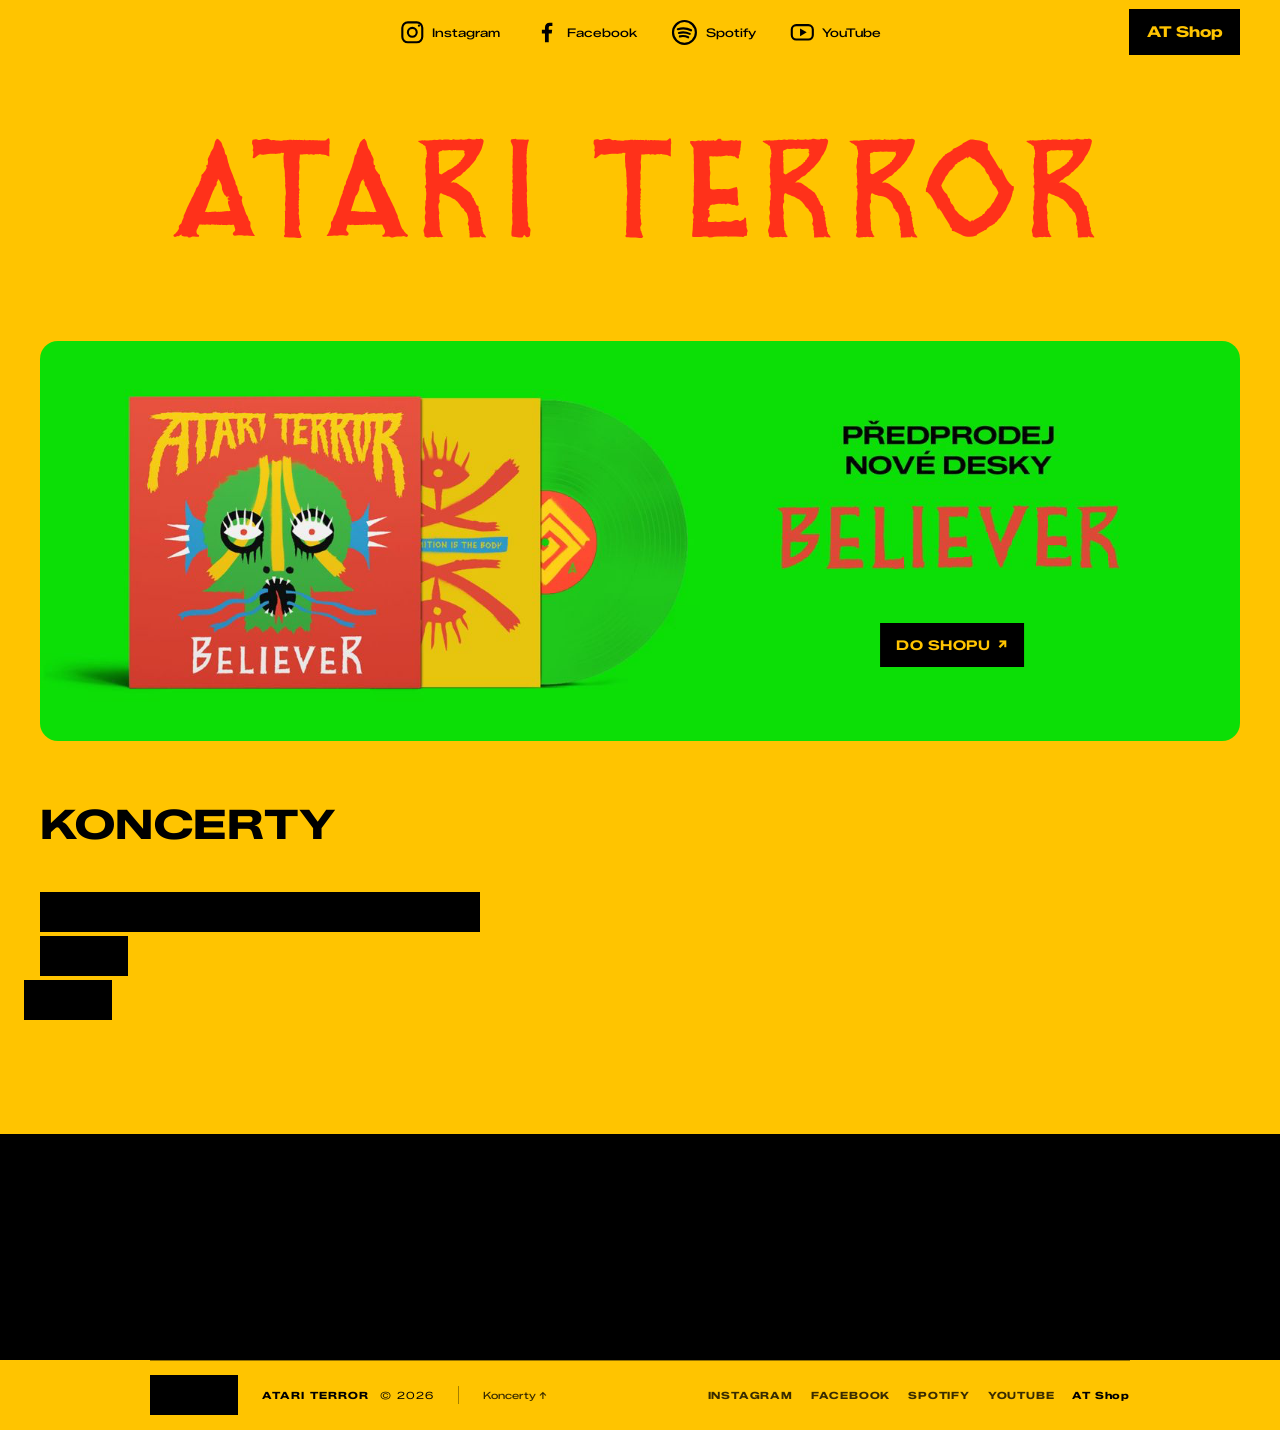
==== index.html @ 9e27bd81 "Clarify ticket button labels" ====
<!doctype html>
<html lang="cs">
<head>
  <meta charset="utf-8">
  <meta name="viewport" content="width=device-width, initial-scale=1">
  <meta name="theme-color" content="#FFC400">
  <title>Atari Terror — Believer LP & Koncerty</title>
  <meta name="description" content="Believer na LP. Nová deska se chystá. Podzimní koncerty Atari Terror.">
  <meta property="og:title" content="Atari Terror — Believer LP & Koncerty">
  <meta property="og:description" content="Believer na LP. Nová deska se chystá. Podzimní koncerty Atari Terror.">
  <meta property="og:type" content="website">
  <link rel="icon" href="assets/images/atari-wordmark.png">
  <link rel="preconnect" href="https://fonts.googleapis.com">
  <link rel="preconnect" href="https://fonts.gstatic.com" crossorigin>
  <link href="https://fonts.googleapis.com/css2?family=Zalando+Sans+Expanded:wght@400;500;600;700;800;900&display=swap" rel="stylesheet">
  <link rel="stylesheet" href="styles.css?v=believer-preorder-ux-20261029">
</head>
<body>
  <main>
    <header class="topbar page-width">
      <nav class="top-nav" aria-label="Sociální sítě Atari Terror">
        <a class="social-link" href="https://www.instagram.com/atari_terror_oficialni/" target="_blank" rel="noopener noreferrer" aria-label="Instagram Atari Terror">
          <svg viewBox="0 0 24 24" aria-hidden="true"><rect x="3" y="3" width="18" height="18" rx="5"/><circle cx="12" cy="12" r="4"/><circle class="social-dot" cx="18" cy="6" r="1"/></svg><span class="social-label">Instagram</span>
        </a>
        <a class="social-link facebook-link" href="https://www.facebook.com/atariterror/" target="_blank" rel="noopener noreferrer" aria-label="Facebook Atari Terror">
          <svg viewBox="0 0 24 24" aria-hidden="true"><path d="M14.2 21v-8h2.7l.4-3.2h-3.1v-2c0-.9.3-1.5 1.6-1.5h1.7V3.4c-.3 0-1.3-.1-2.5-.1-2.5 0-4.2 1.5-4.2 4.3v2.2H8v3.2h2.8v8z"/></svg><span class="social-label">Facebook</span>
        </a>
        <a class="social-link spotify-link" href="https://open.spotify.com/artist/7tuvvz0x2oNyY8JTXRcqmp" target="_blank" rel="noopener noreferrer" aria-label="Atari Terror na Spotify">
          <svg viewBox="0 0 24 24" aria-hidden="true"><circle cx="12" cy="12" r="9.5"/><path d="M6.5 9.3c3.7-1.1 7.7-.8 11 .9M7.4 12.4c3-.8 6.3-.5 9 .8M8.2 15.3c2.4-.6 4.8-.3 6.9.7"/></svg><span class="social-label">Spotify</span>
        </a>
        <a class="social-link youtube-link" href="https://youtube.com/@atariterror?si=dNAEgjpK61GHGB8R" target="_blank" rel="noopener noreferrer" aria-label="Atari Terror na YouTube">
          <svg viewBox="0 0 24 24" aria-hidden="true"><rect x="2.5" y="5.5" width="19" height="13" rx="4"/><path class="youtube-play" d="M10 8.5v7l6-3.5z"/></svg><span class="social-label">YouTube</span>
        </a>
      </nav>
      <a class="header-shop" href="https://shop.atariterror.com" target="_blank" rel="noopener noreferrer">AT Shop</a>
    </header>

    <section class="hero" id="hero" aria-labelledby="hero-title">
      <div class="hero-inner page-width">
        <h1 class="brand" id="hero-title"><img src="assets/images/at-logo-2.svg" alt="Atari Terror"></h1>
      </div>
    </section>

    <section class="carousel-section" aria-label="Aktuality Atari Terror">
      <div class="carousel-banner page-width">
        <div class="carousel-banner-viewport">
          <img class="carousel-banner-art" src="assets/images/believer-preorder-banner.png" alt="Předprodej nové desky Believer od Atari Terror">
          <a class="carousel-banner-shop" href="https://shop.atariterror.com" target="_blank" rel="noopener noreferrer" aria-label="Předobjednat desku Believer v Atari Terror Shopu, otevře se v nové záložce">
            <span>DO SHOPU</span><span aria-hidden="true">↗</span>
          </a>
        </div>
      </div>
    </section>

    <dialog class="photo-lightbox" data-photo-lightbox aria-label="Fotografie Atari Terror">
      <div class="lightbox-toolbar">
        <button type="button" data-zoom-out aria-label="Zmenšit fotografii">−</button>
        <button type="button" data-zoom-in aria-label="Zvětšit fotografii">+</button>
        <button type="button" data-photo-close aria-label="Zavřít fotografii">×</button>
      </div>
      <div class="lightbox-image-wrap">
        <figure class="lightbox-photo-frame">
          <img data-photo-full alt="">
          <figcaption class="lightbox-photo-credit">Photo by Tomáš Třeštík</figcaption>
        </figure>
      </div>
    </dialog>

    <section class="gigs" id="gigs" aria-labelledby="gigs-title">
      <div class="gigs-inner">
        <div class="gigs-heading">
          <h2 id="gigs-title">KONCERTY</h2>
        </div>

        <div class="gig-list" role="list" aria-label="Koncerty Atari Terror">
          <article class="gig" role="listitem"><time datetime="2026-11-14">14.11.2026</time><strong>České Budějovice</strong><span>Hentai Corporation · MC Fabrika</span><a class="gig-ticket" href="https://xticket.cz/koncert-festival/2563-hentai-corporation-%2B-atari-terror-v-ceskych-budejovicich---mc-fabrika" target="_blank" rel="noopener noreferrer" aria-label="Koupit vstupenky na koncert v Českých Budějovicích, otevře se v nové záložce">Koupit vstupenky</g/a></article>
          <article class="gig" role="listitem"><time datetime="2026-11-20">20.11.2026</time><strong>Mladá Boleslav</strong><span>Hentai Corporation · Malý sál DK</span><a class="gig-ticket" href="https://www.kamvecer.net/akce/hentai-corporation-shirimming-tour-host-atari-terror-9824" target="_blank" rel="noopener noreferrer" aria-label="Koupit vstupenky na koncert v Mladé Boleslavi, otevře se v nové záložce">Koupit vstupenky</g/a></article>
          <article class="gig" role="listitem"><time datetime="2026-11-27">27.11.2026</time><strong>Plzeň</strong><span>Hentai Corporation · Divadlo Pod lampou</span><a class="gig-ticket" href="https://goout.net/cs/listky/hentai-corporation-shirimming-tour%2Bhost-atari-terror/gitmb/" target="_blank" rel="noopener noreferrer" aria-label="Koupit vstupenky na koncert v Plzni, otevře se v nové záložce">Koupit vstupenky</g/a></article>
          <article class="gig" role="listitem"><time datetime="2026-12-03">03.12.2026</time><strong>Brno</strong><span>Hentai Corporation, mmnk. · Fléda</span><a class="gig-ticket" href="https://goout.net/cs/hentai-corporation-shirimming-tour%2Bhoste-atari-terror%2Bmmnk/szescly/" target="_blank" rel="noopener noreferrer" aria-label="Koupit vstupenky na koncert v Brně, otevře se v nové záložce">Koupit vstupenky</g/a></article>
          <article class="gig" role="listitem"><time datetime="2026-12-04">04.12.2026</time><strong>Svitavy</strong><span>Hentai Corporation · Tyjátr</span><a class="gig-ticket" href="https://www.smsticket.cz/vstupenky/72349-hentai-corporation-shirimming-tour-host-atari-terror-alternativni-klub-tyjatr-svitavy" target="_blank" rel="noopener noreferrer" aria-label="Koupit vstupenky na koncert ve Svitavách, otevře se v nové záložce">Koupit vstupenky</g/a></article>
        </div>
      </div>
    </section>

    <section class="band-gallery" aria-label="Fotografie Atari Terror">
      <div class="band-gallery-viewport">
        <div class="band-gallery-track">
          <button class="band-photo" type="button" data-photo-open aria-label="Zvětšit fotografii Atari Terror">
            <img src="assets/band/band.jpg" alt="Atari Terror — kapelní fotografie">
          </button>
          <button class="band-photo" type="button" data-photo-open aria-label="Zvětšit fotografii Broni">
            <img src="assets/band/brona.jpg" alt="Brona — portrét">
          </button>
          <button class="band-photo" type="button" data-photo-open aria-label="Zvětšit fotografii kapely">
            <img src="assets/band/band2.jpg" alt="Atari Terror — kapelní fotografie">
          </button>
          <button class="band-photo" type="button" data-photo-open aria-label="Zvětšit fotografii Kurze">
            <img src="assets/band/kurz.jpg" alt="Kurz — portrét">
          </button>
          <button class="band-photo" type="button" data-photo-open aria-label="Zvětšit fotografii Nuneze">
            <img src="assets/band/Nunez.jpg" alt="Nunez — portrét">
          </button>
          <button class="band-photo" type="button" data-photo-open aria-label="Zvětšit fotografii Ps">
            <img src="assets/band/ps.jpg" alt="Ps — portrét">
          </button>
          <button class="band-photo" type="button" data-photo-open aria-label="Zvětšit fotografii Sk">
            <img src="assets/band/sk.jpg" alt="Sk — portrét">
          </button>
          <span class="band-photo" aria-hidden="true"><img src="assets/band/band.jpg" alt=""></span>
          <span class="band-photo" aria-hidden="true"><img src="assets/band/brona.jpg" alt=""></span>
          <span class="band-photo" aria-hidden="true"><img src="assets/band/band2.jpg" alt=""></span>
          <span class="band-photo" aria-hidden="true"><img src="assets/band/kurz.jpg" alt=""></span>
          <span class="band-photo" aria-hidden="true"><img src="assets/band/Nunez.jpg" alt=""></span>
          <span class="band-photo" aria-hidden="true"><img src="assets/band/ps.jpg" alt=""></span>
          <span class="band-photo" aria-hidden="true"><img src="assets/band/sk.jpg" alt=""></span>
        </div>
      </div>
    </section>

    <footer class="site-footer">
      <a href="#hero" class="footer-brand">ATARI TERROR <span>© 2026</span></a>
      <span class="footer-line" aria-hidden="true"></span>
      <a href="#gigs">Koncerty <span aria-hidden="true">↑</span></a>
      <div class="footer-socials"><a href="https://www.instagram.com/atari_terror_oficialni/" target="_blank" rel="noopener noreferrer">Instagram</a><a href="https://www.facebook.com/atariterror/" target="_blank" rel="noopener noreferrer">Facebook</a><a href="https://open.spotify.com/artist/7tuvvz0x2oNyY8JTXRcqmp" target="_blank" rel="noopener noreferrer">Spotify</a><a href="https://youtube.com/@atariterror?si=dNAEgjpK61GHGB8R" target="_blank" rel="noopener noreferrer">YouTube</a><a class="footer-shop-link" href="https://shop.atariterror.com" target="_blank" rel="noopener noreferrer">AT Shop</a></div>
    </footer>
  </main>
  <script src="gallery.js?v=gallery-20261029" defer></script>
  <script src="gigs-expiry.js?v=20261112" defer></script>
  <!-- Cloudflare Web Analytics -->
  <script type="module" src="https://static.cloudflareinsights.com/beacon.min.js" data-cf-beacon='{"token": "0fa20d6bd1d849b080b5f285471af608"}'></script>
  <!-- End Cloudflare Web Analytics -->
</body>
</html>
---- styles.css ----
:root {
  --gold: #FFC400;
  --ink: #000000;
  --red: #FF311A;
  --green: #22bd37;
  --blue: #123d79;
  --muted: rgba(0, 0, 0, .68);
  --visual-gap: 90px;
  --artwork-blank-edge: clamp(32px, calc(4.25vw - 5px), 58px);
  --page-width: 1380px;
  --gutter: clamp(24px, 5.3vw, 104px);
  --section-space: clamp(48px, 3vw, 64px);
}

* { box-sizing: border-box; }
html { scroll-behavior: smooth; }
body {
  margin: 0;
  background: var(--gold);
  color: var(--ink);
  font-family: "Zalando Sans Expanded", sans-serif;
  font-weight: 500;
  -webkit-font-smoothing: antialiased;
}
a { color: inherit; }
a:hover { color: var(--red); }
h1, h2, h3 { font-weight: 700; }
.page-width { width: min(var(--page-width), calc(100% - var(--gutter) * 2)); margin-inline: auto; }

.hero {
  min-height: 0;
  position: relative;
  overflow: hidden;
  display: flex;
  flex-direction: column;
  background: var(--gold);
}
.topbar {
  width: min(1200px, calc(100% - 48px));
  min-height: 64px;
  display: flex;
  align-items: center;
  justify-content: center;
  position: relative;
  z-index: 2;
}
.top-nav { display: flex; justify-content: center; align-items: center; gap: clamp(12px, 2vw, 25px); }
.social-link { min-height: 44px; display: flex; align-items: center; justify-content: center; gap: 7px; padding: 0 4px; font-size: 12px; font-weight: 500; text-decoration: none; white-space: nowrap; }
.social-link svg { width: 26.6px; height: 26.6px; fill: none; stroke: currentColor; stroke-width: 1.9; stroke-linecap: round; stroke-linejoin: round; flex: 0 0 auto; }
.social-link .social-dot { fill: currentColor; stroke: none; }
.facebook-link svg { fill: currentColor; stroke: none; }
.spotify-link svg { width: 28.9px; height: 28.9px; stroke-width: 1.8; }
.youtube-link .youtube-play { fill: currentColor; stroke: none; }
.header-shop { position: absolute; top: 50%; right: 0; transform: translateY(-50%); display: inline-flex; min-height: 46px; align-items: center; justify-content: center; padding: 0 17.3px; background: var(--ink); color: var(--gold); font-size: 15px; font-weight: 800; text-decoration: none; white-space: nowrap; }
.header-shop:hover { background: var(--red); color: var(--ink); }
.hero-inner { display: flex; flex-direction: column; align-items: center; padding: clamp(24px, 3vw, 44px) 20px clamp(42px, 5vw, 68px); text-align: center; }
.brand {
  margin: 0;
  width: min(100%, 1000px);
  line-height: 0;
}
.brand img { display: block; width: 100%; height: auto; }

.carousel-section { padding: 0 24px clamp(42px, 5vw, 74px); }
.carousel { width: min(1200px, 100%); margin-inline: auto; }
.carousel-banner { width: min(1200px, 100%); margin-inline: auto; }
.carousel-banner-viewport { position: relative; height: min(33.333vw, 400px); overflow: hidden; border-radius: 18px; background: #00e900; }
.carousel-banner-art { display: block; width: 100%; height: 100%; object-fit: cover; object-position: center; }
.carousel-banner-shop { position: absolute; top: 76%; left: 76%; z-index: 1; display: inline-flex; min-height: 44px; align-items: center; justify-content: center; gap: 8px; transform: translate(-50%, -50%); padding: 0 16px; background: var(--ink); color: var(--gold); font-size: clamp(11px, 1.05vw, 14px); font-weight: 700; letter-spacing: .04em; text-decoration: none; transition: background-color 150ms ease, color 150ms ease; }
.carousel-banner-shop:hover { background: var(--red); color: var(--ink); }
.carousel-banner-shop:focus-visible { outline: 3px solid var(--ink); outline-offset: 3px; }
.carousel, .carousel-viewport, .carousel-track, .carousel-slide { border: 0 !important; outline: 0 !important; box-shadow: none !important; filter: none !important; }
.carousel-viewport { height: min(33.333vw, 400px); overflow: hidden; border-radius: 18px; background: transparent; }
.carousel-track { display: flex; align-items: stretch; height: 100%; transition: transform 650ms cubic-bezier(.2,.7,.2,1); will-change: transform; }
.carousel-slide { position: relative; display: grid; flex: 0 0 100%; height: 100%; min-height: 0; overflow: hidden; }
.hentai-slide { display: block; background: #f4efe4; color: #000; text-decoration: none; }
.hentai-art { display: block; width: 100%; height: 100%; object-fit: contain; object-position: center top; }
.hentai-slide-copy { position: absolute; top: clamp(6px, 1.5vw, 12px); left: 0; width: 63%; color: var(--red); text-align: center; pointer-events: none; }
.hentai-slide-copy h2 { margin: 0 0 3px; font-size: clamp(13px, 1.5vw, 20px); font-weight: 700; line-height: 1.1; }
.hentai-slide-copy p { margin: 0; font-size: clamp(9px, 1.05vw, 14px); font-weight: 500; line-height: 1.2; }
.slide-copy { position: relative; z-index: 1; align-self: center; padding: clamp(25px, 3.8vw, 58px); }
.event-date { margin: 0 0 clamp(13px, 1.8vw, 25px); font-size: clamp(20px, 2.16vw, 32px); font-weight: 500; letter-spacing: .015em; }
.event-copy h2 { margin: 0; font-size: clamp(27px, 3.51vw, 52px); font-weight: 700; letter-spacing: -.035em; line-height: 1.08; }
.event-copy h2 span { display: block; }
.act-headliner { font-size: 1em; }
.act-support { font-size: .94em; }
.act-secondary { font-size: .88em; }
.event-venue { margin: clamp(16px, 2.5vw, 34px) 0 0; font-size: clamp(15px, 1.98vw, 29px); font-weight: 500; line-height: 1.2; }
.clawfinger-art {
  position: absolute;
  inset: 0 0 0 auto;
  width: 57%;
  overflow: hidden;
  background-image: linear-gradient(90deg, #05070b 0%, #05070b 29%, rgba(5,7,11,.72) 33%, transparent 39%), url("assets/images/clawfinger-before-we-all-die.png");
  background-repeat: no-repeat;
  background-position: right center;
  background-size: 100% 100%, auto 100%;
}
.clawfinger-art::after { content: ""; position: absolute; right: 8px; bottom: 8px; width: 76px; height: 34px; background: #05070b; }
.album-slide { grid-template-columns: 1.05fr .95fr; align-items: center; background: var(--gold); color: var(--ink); }
.album-art { display: grid; place-items: center; width: 100%; height: 100%; min-height: 0; margin: 0; overflow: hidden; }
.album-art img { display: block; width: 100%; height: 100%; max-height: 370px; object-fit: contain; mix-blend-mode: multiply; }
.album-copy { padding-left: clamp(8px, 3vw, 44px); }
.stripe-kicker { margin: 0 0 18px; text-transform: uppercase; font-size: 12px; font-weight: 800; letter-spacing: .16em; }
.album-copy h2 { max-width: 680px; margin: 0; font-size: clamp(27px, 3.15vw, 45px); font-weight: 800; letter-spacing: -.055em; line-height: .98; }
.album-copy > p:last-child { margin: 18px 0 0; font-size: clamp(18px, 2.25vw, 32px); letter-spacing: -.04em; line-height: 1.1; }
.shop-slide { display: block; background: var(--gold); color: var(--ink); text-decoration: none; }
.shop-art { position: absolute; inset: 0; display: block; width: 100%; height: 100%; object-fit: cover; object-position: center; }
.shop-panel { position: absolute; inset: 0 0 0 52%; background: var(--gold); }
.shop-copy { position: absolute; inset: 0 0 0 52%; display: flex; align-items: center; justify-content: space-between; gap: 16px; padding: clamp(16px, 2.4vw, 32px); color: var(--ink); }
.shop-copy-main { min-width: 0; }
.shop-kicker { margin: 0 0 7px; font-size: clamp(10px, 1.1vw, 14px); font-weight: 800; letter-spacing: .12em; }
.shop-copy-main h2 { margin: 0; color: var(--red); font-size: clamp(28px, 3.6vw, 48px); font-weight: 800; letter-spacing: -.045em; line-height: .98; }
.shop-copy-main > p:not(.shop-kicker) { margin: 8px 0 0; font-size: clamp(12px, 1.35vw, 18px); line-height: 1.15; }
.shop-cta { display: inline-block; margin-top: 12px; padding: 8px 11px; background: var(--ink); color: var(--gold); font-size: clamp(8px, .95vw, 12px); font-weight: 800; letter-spacing: .06em; }
.shop-slide:hover .shop-cta { background: var(--red); color: var(--ink); }
.shop-badge { display: flex; flex: 0 0 auto; width: clamp(82px, 10vw, 128px); aspect-ratio: 1; flex-direction: column; align-items: center; justify-content: center; margin: 0; border-radius: 50%; background: var(--red); color: #fff; text-align: center; line-height: 1.05; }
.shop-badge span { font-size: clamp(8px, .95vw, 12px); font-weight: 700; text-transform: uppercase; }
.shop-badge strong { margin: 4px 0; color: var(--gold); font-size: clamp(10px, 1.3vw, 16px); font-weight: 900; text-transform: uppercase; }
.carousel-controls { display: flex; align-items: center; justify-content: flex-end; gap: 12px; min-height: 48px; padding-top: 12px; }
.carousel-controls button { color: var(--ink); background: transparent; border: 0; font: inherit; cursor: pointer; }
.carousel-controls button:hover { color: var(--red); }
.carousel-controls button:focus-visible { outline: 2px solid var(--ink); outline-offset: 3px; }
.carousel-arrow, .carousel-toggle { display: grid; place-items: center; width: 34px; height: 30px; padding: 0; font-size: 20px !important; line-height: 1; }
.carousel-toggle { font-size: 15px !important; }
.carousel-pagination { display: flex; align-items: center; gap: 8px; }
.carousel-dot { width: 8px; height: 8px; padding: 0; border-radius: 50%; background: rgba(0,0,0,.38) !important; }
.carousel-dot.is-active { width: 20px; border-radius: 8px; background: var(--red) !important; }

.band-gallery {
  width: min(1200px, calc(100% - 48px));
  margin: 0 auto clamp(34px, 4vw, 54px);
  overflow: hidden;
}
.band-gallery-viewport { overflow: hidden; }
.band-gallery-track {
  display: flex;
  width: max-content;
  gap: 14px;
  animation: band-photo-drift 42s linear infinite;
  will-change: transform;
}
.band-gallery:hover .band-gallery-track,
.band-gallery:focus-within .band-gallery-track { animation-play-state: paused; }
.band-photo {
  display: block;
  flex: 0 0 auto;
  width: clamp(190px, 21vw, 260px);
  height: clamp(126px, 14.7vw, 174px);
  margin: 0;
  padding: 0;
  overflow: hidden;
  border: 0;
  border-radius: 7px;
  background: transparent;
  color: inherit;
}
button.band-photo { cursor: zoom-in; }
.band-photo img { display: block; width: 100%; height: 100%; object-fit: cover; transition: transform 220ms ease; }
button.band-photo:hover img { transform: scale(1.04); }
.band-photo:focus-visible { outline: 2px solid var(--ink); outline-offset: 3px; }
@keyframes band-photo-drift { to { transform: translateX(-50%); } }
.photo-lightbox {
  width: min(96vw, 1440px);
  max-width: none;
  max-height: 96vh;
  padding: 12px;
  overflow: hidden;
  border: 0;
  border-radius: 8px;
  background: #000;
  color: #fff;
}
.photo-lightbox::backdrop { background: rgba(0, 0, 0, .9); }
.lightbox-toolbar { position: relative; z-index: 1; display: flex; justify-content: flex-end; gap: 8px; padding-bottom: 8px; }
.lightbox-toolbar button {
  width: 42px;
  height: 42px;
  padding: 0;
  border: 1px solid rgba(255,255,255,.55);
  border-radius: 50%;
  background: transparent;
  color: #fff;
  font: 500 28px/1 "Zalando Sans Expanded", sans-serif;
  cursor: pointer;
}
.lightbox-toolbar button:last-child { margin-left: 8px; font-size: 30px; }
.lightbox-toolbar button:hover { background: var(--red); border-color: var(--red); }
.lightbox-image-wrap { display: grid; max-height: calc(96vh - 78px); place-items: center; overflow: auto; }
.lightbox-photo-frame { position: relative; justify-self: center; align-self: center; width: max-content; max-width: 100%; margin: 0; }
.lightbox-image-wrap img { display: block; max-width: 100%; max-height: calc(96vh - 78px); object-fit: contain; transform: scale(1); transition: transform 180ms ease; transform-origin: center; }
.lightbox-photo-credit { position: absolute; left: 12px; bottom: 12px; z-index: 1; padding: 4px 7px; background: rgba(0,0,0,.56); color: #fff; font-size: 12px; font-weight: 500; line-height: 1.2; letter-spacing: .01em; pointer-events: none; }

.gigs { padding: 0 24px 110px; background: var(--gold); }
.gigs-inner { width: min(1200px, 100%); margin-inline: auto; }
.gigs-heading { margin: 0 0 46px; }
.gigs h2 { margin: 0; font-size: clamp(32px, 3.2vw, 44px); font-weight: 800; letter-spacing: .015em; line-height: 1; }
.gig-list { border-top: 0; }
.gig { min-height: 74px; display: grid; grid-template-columns: 22% 37% 41%; align-items: center; border-bottom: 1px solid rgba(0,0,0,.38); }
.gig time { font-variant-numeric: tabular-nums; font-size: 14px; letter-spacing: .025em; }
.gig strong { font-size: 15px; font-weight: 800; text-transform: uppercase; }
.gig > span { font-size: 14px; }
.site-footer { width: min(980px, calc(100% - var(--gutter) * 2)); min-height: 70px; margin-inline: auto; border-top: 1px solid rgba(0,0,0,.42); display: flex; align-items: center; gap: 24px; color: rgba(0,0,0,.78); font-size: 10px; }
.site-footer a { text-decoration: none; }
.site-footer a:hover { color: var(--red); }
.footer-brand { color: var(--ink); font-size: 10px; font-weight: 800; letter-spacing: .11em; white-space: nowrap; }
.footer-brand span { margin-left: 7px; font-weight: 400; }
.footer-line { width: 1px; height: 18px; background: rgba(0,0,0,.35); }
.footer-socials { margin-left: auto; display: flex; gap: 18px; text-transform: uppercase; font-weight: 800; letter-spacing: .08em; }
.footer-socials .footer-shop-link { color: var(--ink); text-transform: none; }

@media (max-width: 850px) {
  :root {
    --gutter: 28px;
    --section-space: 40px;
    --artwork-blank-edge: clamp(20px, calc(4.6vw - 4px), 35px);
  }
  .topbar { width: min(1200px, calc(100% - var(--gutter) - var(--gutter))); min-height: 0; flex-direction: column; gap: 5px; }
  .top-nav { width: 100%; display: grid; grid-template-columns: repeat(4, minmax(0, 1fr)); gap: 0; }
  .social-link { min-width: 0; min-height: 48px; flex-direction: column; justify-content: center; gap: 2px; padding: 2px 0; font-size: 10px; }
  .social-link svg { width: 24.3px; height: 24.3px; }
  .spotify-link svg { width: 25.4px; height: 25.4px; }
  .header-shop { position: static; transform: none; display: flex; width: 100%; min-height: 46px; margin-top: 4px; }
  .hero-inner { padding: var(--section-space) 18px clamp(28px, 5vw, 46px); }
  .carousel-section { padding-inline: var(--gutter); }
  .carousel-banner-viewport { height: calc(33.333vw - 18.667px); }
  .carousel-banner-shop { min-height: 44px; padding-inline: 14px; }
  .carousel-slide { min-height: 0; }
  .hentai-slide, .shop-slide { height: 100%; }
  .shop-copy { gap: 10px; padding: 12px; }
  .shop-badge { width: clamp(64px, 12vw, 90px); }
  .gigs { padding: 0 var(--gutter) 110px; }
}
@media (max-width: 560px) {
  :root {
    --gutter: 20px;
    --section-space: 28px;
    --artwork-blank-edge: clamp(28px, calc(12.05vw - 4.82px), 49px);
  }
  .topbar { min-height: 0; }
  .top-nav { gap: 0; }
  .social-link { width: 100%; height: auto; }
  .social-link svg { width: 24.3px; height: 24.3px; }
  .spotify-link svg { width: 25.4px; height: 25.4px; }
  .hero-inner { padding: var(--section-space) 14px 28px; }
  .carousel-section { padding: 0 var(--gutter) 34px; }
  .carousel-banner-viewport { height: calc(33.333vw - 13.333px); border-radius: 14px; }
  .carousel-banner-shop { top: 80%; left: 76%; min-height: 44px; gap: 4px; padding-inline: 10px; font-size: clamp(10px, 3.1vw, 12px); }
  .carousel-slide { min-height: 0; }
  .carousel-viewport { border: 0; outline: 0; box-shadow: none; border-radius: 14px; }
  .carousel-track, .carousel-slide { border: 0; outline: 0; box-shadow: none; }
  .hentai-slide-copy { top: 1px; width: 63%; }
  .hentai-slide-copy h2 { margin-bottom: 1px; font-size: 7.5px; line-height: 1.05; }
  .hentai-slide-copy p { font-size: 5.5px; line-height: 1.1; }
  .shop-copy { gap: 5px; padding: 6px; }
  .shop-kicker { margin-bottom: 3px; font-size: 6px; letter-spacing: .04em; }
  .shop-copy-main h2 { font-size: clamp(13px, 4vw, 16px); }
  .shop-copy-main > p:not(.shop-kicker) { margin-top: 3px; font-size: 7px; }
  .shop-cta { margin-top: 4px; padding: 4px 5px; font-size: 5.5px; letter-spacing: 0; }
  .shop-badge { width: 48px; }
  .shop-badge span { font-size: 5.5px; }
  .shop-badge strong { margin: 2px 0; font-size: 7px; }
  .album-slide { grid-template-columns: 1fr; grid-template-rows: 171px auto; }
  .slide-copy { grid-row: 2; padding: 22px 20px 26px; }
  .slide-copy { padding: 20px 20px 24px; }
  .event-date { margin-bottom: 11px; font-size: 18px; }
  .event-copy h2 { font-size: clamp(25px, 7.2vw, 34px); }
  .event-venue { margin-top: 14px; font-size: 15px; }
  .album-slide { grid-template-rows: min(50.4vw, 216px) auto; }
  .album-art { grid-row: 1; height: min(50.4vw, 216px); }
  .album-art img { max-height: 100%; }
  .album-copy { padding: 4px 20px 24px; }
  .stripe-kicker { margin-bottom: 12px; font-size: 10px; }
  .album-copy h2 { font-size: clamp(23px, 6.3vw, 31px); }
  .album-copy > p:last-child { margin-top: 9px; font-size: clamp(16px, 4.5vw, 22px); }
  .carousel-controls { justify-content: center; min-height: 30px; padding-top: 4px; }
  .carousel-section { padding-bottom: 12px; }
  .band-gallery { width: calc(100% - var(--gutter) * 2); margin-bottom: 24px; }
  .band-gallery-track { gap: 10px; animation-duration: 32s; }
  .band-photo { width: 190px; height: 126px; border-radius: 6px; }
  .photo-lightbox[open] {
    position: fixed;
    inset: 0;
    display: grid;
    grid-template-rows: 50px minmax(0, 1fr);
    box-sizing: border-box;
    width: 100vw;
    height: 100vh;
    height: 100dvh;
    max-width: none;
    max-height: none;
    margin: 0;
    padding: calc(env(safe-area-inset-top, 0px) + 8px) calc(env(safe-area-inset-right, 0px) + 8px) calc(env(safe-area-inset-bottom, 0px) + 8px) calc(env(safe-area-inset-left, 0px) + 8px);
    overflow: hidden;
    border-radius: 0;
  }
  .lightbox-toolbar { min-height: 0; padding-bottom: 8px; }
  .lightbox-image-wrap {
    width: 100%;
    min-width: 0;
    min-height: 0;
    max-height: none;
    overflow: auto;
    overscroll-behavior: contain;
  }
  .lightbox-photo-frame {
    max-width: 100%;
    max-height: calc(100dvh - 66px - env(safe-area-inset-top, 0px) - env(safe-area-inset-bottom, 0px));
  }
  .lightbox-image-wrap img {
    max-width: calc(100vw - 16px - env(safe-area-inset-left, 0px) - env(safe-area-inset-right, 0px));
    max-height: calc(100dvh - 66px - env(safe-area-inset-top, 0px) - env(safe-area-inset-bottom, 0px));
  }
  .lightbox-photo-credit { left: 8px; bottom: 8px; font-size: 10px; }
  .gigs { padding: 5px var(--gutter) 60px; }
  .gigs-inner { width: 100%; }
  .gigs-heading { margin-bottom: 20px; }
  .gigs h2 { font-size: 30px; }
  .gig { min-height: 82px; grid-template-columns: 1fr; grid-template-rows: auto auto auto; gap: 5px 12px; padding-block: 10px; }
  .gig time { grid-column: 1; grid-row: 1; font-size: 14px; }
  .gig strong { grid-column: 1; grid-row: 2; font-size: 14px; }
  .gig > span { grid-column: 1; grid-row: 3; font-size: 14px; }
  .site-footer { min-height: 68px; gap: 11px; font-size: 12px; }
  .site-footer > a { min-height: 44px; display: inline-flex; align-items: center; }
  .footer-brand { min-height: 44px; font-size: 11px; }
  .footer-brand span { margin-left: 4px; }
  .footer-line { height: 20px; }
  .site-footer { flex-wrap: wrap; justify-content: space-between; padding-block: 12px; row-gap: 10px; }
  .footer-socials { width: 100%; margin-left: 0; justify-content: space-between; flex-wrap: wrap; gap: 4px 8px; letter-spacing: .035em; }
  .footer-socials a { min-height: 44px; display: inline-flex; align-items: center; padding-inline: 4px; }
  .header-shop { font-size: 12.7px; }
}

@media (prefers-reduced-motion: reduce) {
  .band-gallery-track { animation: none; }
  .band-photo img, .lightbox-image-wrap img { transition: none; }
}

/* Ticket links in the gigs list */
.gig {
  grid-template-columns: 20% 28% minmax(0, 1fr) auto;
  column-gap: 14px;
}
.gig-ticket {
  display: inline-flex;
  min-width: 88px;
  min-height: 40px;
  align-items: center;
  justify-content: center;
  padding: 0 12px;
  background: var(--ink);
  color: var(--gold);
  font-size: 12px;
  font-weight: 700;
  text-decoration: none;
  white-space: nowrap;
}
.gig-ticket:hover { background: var(--red); color: var(--ink); }
.gig-ticket:focus-visible { outline: 3px solid var(--ink); outline-offset: 3px; }

@media (max-width: 560px) {
  .gig { min-height: 116px; grid-template-rows: auto auto auto auto; }
  .gig-ticket { grid-column: 1; grid-row: 4; justify-self: start; min-height: 38px; margin-top: 3px; }
}
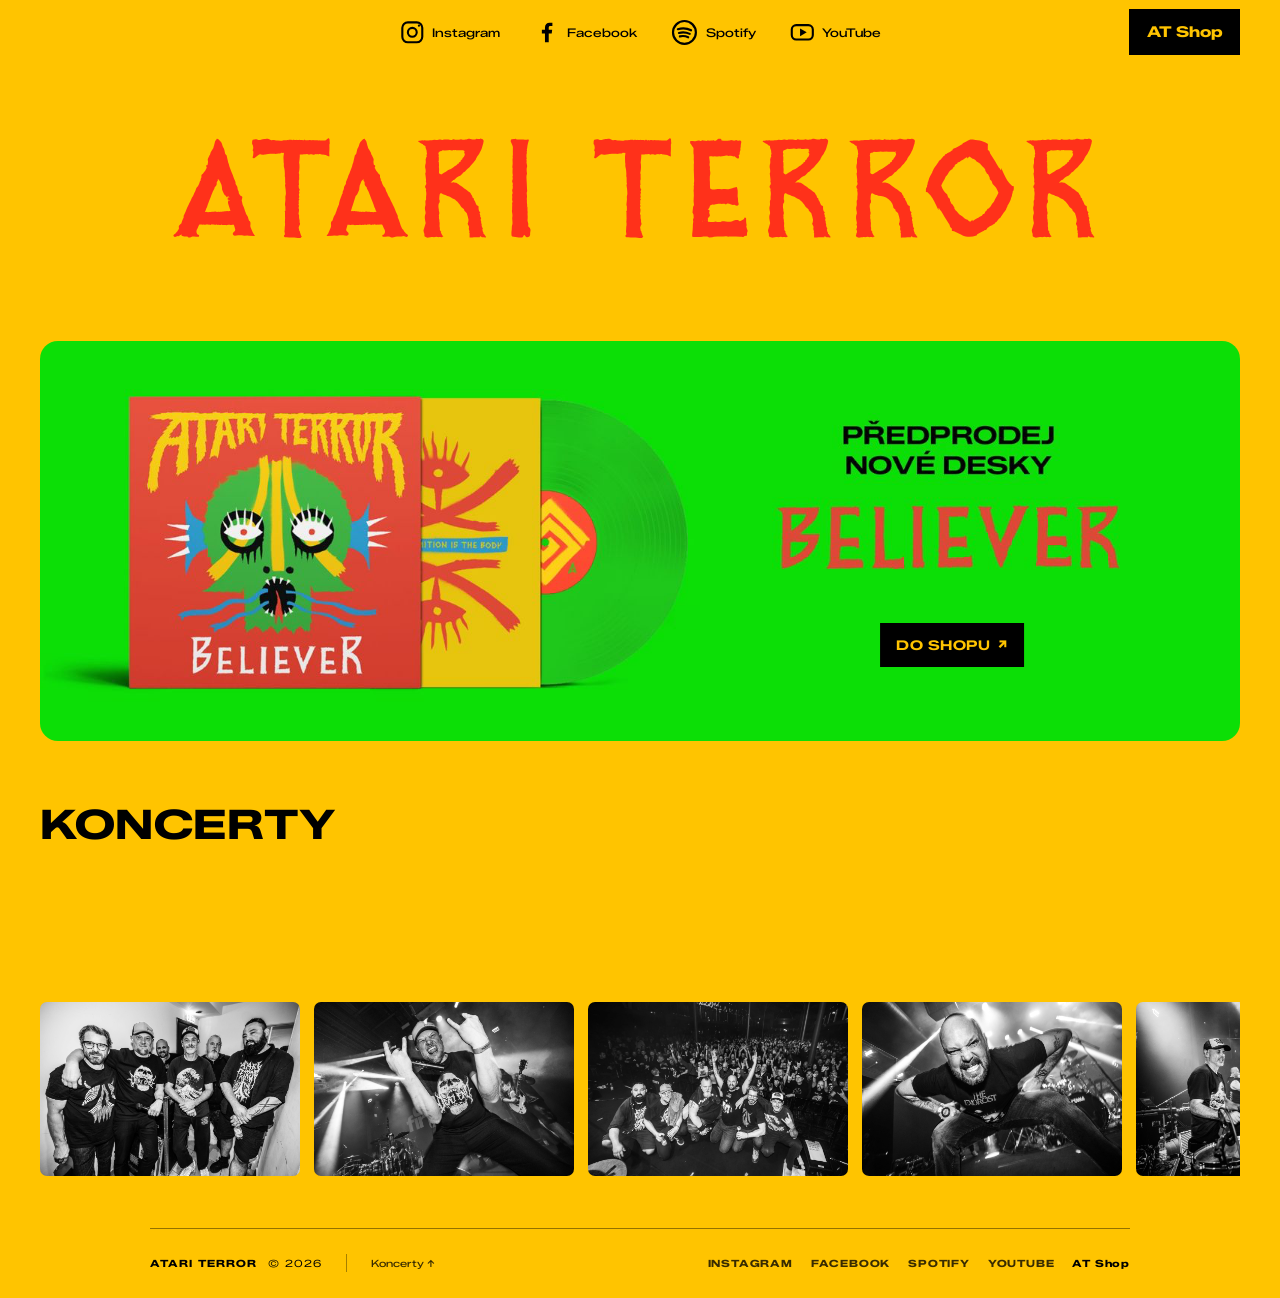
==== commit b61d851f: "Fix ticket link markup" ====
--- a/index.html
+++ b/index.html
@@ -73,11 +73,11 @@
         </div>
 
         <div class="gig-list" role="list" aria-label="Koncerty Atari Terror">
-          <article class="gig" role="listitem"><time datetime="2026-11-14">14.11.2026</time><strong>České Budějovice</strong><span>Hentai Corporation · MC Fabrika</span><a class="gig-ticket" href="https://xticket.cz/koncert-festival/2563-hentai-corporation-%2B-atari-terror-v-ceskych-budejovicich---mc-fabrika" target="_blank" rel="noopener noreferrer" aria-label="Koupit vstupenky na koncert v Českých Budějovicích, otevře se v nové záložce">Koupit vstupenky</g/a></article>
-          <article class="gig" role="listitem"><time datetime="2026-11-20">20.11.2026</time><strong>Mladá Boleslav</strong><span>Hentai Corporation · Malý sál DK</span><a class="gig-ticket" href="https://www.kamvecer.net/akce/hentai-corporation-shirimming-tour-host-atari-terror-9824" target="_blank" rel="noopener noreferrer" aria-label="Koupit vstupenky na koncert v Mladé Boleslavi, otevře se v nové záložce">Koupit vstupenky</g/a></article>
-          <article class="gig" role="listitem"><time datetime="2026-11-27">27.11.2026</time><strong>Plzeň</strong><span>Hentai Corporation · Divadlo Pod lampou</span><a class="gig-ticket" href="https://goout.net/cs/listky/hentai-corporation-shirimming-tour%2Bhost-atari-terror/gitmb/" target="_blank" rel="noopener noreferrer" aria-label="Koupit vstupenky na koncert v Plzni, otevře se v nové záložce">Koupit vstupenky</g/a></article>
-          <article class="gig" role="listitem"><time datetime="2026-12-03">03.12.2026</time><strong>Brno</strong><span>Hentai Corporation, mmnk. · Fléda</span><a class="gig-ticket" href="https://goout.net/cs/hentai-corporation-shirimming-tour%2Bhoste-atari-terror%2Bmmnk/szescly/" target="_blank" rel="noopener noreferrer" aria-label="Koupit vstupenky na koncert v Brně, otevře se v nové záložce">Koupit vstupenky</g/a></article>
-          <article class="gig" role="listitem"><time datetime="2026-12-04">04.12.2026</time><strong>Svitavy</strong><span>Hentai Corporation · Tyjátr</span><a class="gig-ticket" href="https://www.smsticket.cz/vstupenky/72349-hentai-corporation-shirimming-tour-host-atari-terror-alternativni-klub-tyjatr-svitavy" target="_blank" rel="noopener noreferrer" aria-label="Koupit vstupenky na koncert ve Svitavách, otevře se v nové záložce">Koupit vstupenky</g/a></article>
+          <article class="gig" role="listitem"><time datetime="2026-11-14">14.11.2026</time><strong>České Budějovice</strong><span>Hentai Corporation · MC Fabrika</span><a class="gig-ticket" href="https://xticket.cz/koncert-festival/2563-hentai-corporation-%2B-atari-terror-v-ceskych-budejovicich---mc-fabrika" target="_blank" rel="noopener noreferrer" aria-label="Koupit vstupenky na koncert v Českých Budějovicích, otevře se v nové záložce">Koupit vstupenky</a></article>
+          <article class="gig" role="listitem"><time datetime="2026-11-20">20.11.2026</time><strong>Mladá Boleslav</strong><span>Hentai Corporation · Malý sál DK</span><a class="gig-ticket" href="https://www.kamvecer.net/akce/hentai-corporation-shirimming-tour-host-atari-terror-9824" target="_blank" rel="noopener noreferrer" aria-label="Koupit vstupenky na koncert v Mladé Boleslavi, otevře se v nové záložce">Koupit vstupenky</a></article>
+          <article class="gig" role="listitem"><time datetime="2026-11-27">27.11.2026</time><strong>Plzeň</strong><span>Hentai Corporation · Divadlo Pod lampou</span><a class="gig-ticket" href="https://goout.net/cs/listky/hentai-corporation-shirimming-tour%2Bhost-atari-terror/gitmb/" target="_blank" rel="noopener noreferrer" aria-label="Koupit vstupenky na koncert v Plzni, otevře se v nové záložce">Koupit vstupenky</a></article>
+          <article class="gig" role="listitem"><time datetime="2026-12-03">03.12.2026</time><strong>Brno</strong><span>Hentai Corporation, mmnk. · Fléda</span><a class="gig-ticket" href="https://goout.net/cs/hentai-corporation-shirimming-tour%2Bhoste-atari-terror%2Bmmnk/szescly/" target="_blank" rel="noopener noreferrer" aria-label="Koupit vstupenky na koncert v Brně, otevře se v nové záložce">Koupit vstupenky</a></article>
+          <article class="gig" role="listitem"><time datetime="2026-12-04">04.12.2026</time><strong>Svitavy</strong><span>Hentai Corporation · Tyjátr</span><a class="gig-ticket" href="https://www.smsticket.cz/vstupenky/72349-hentai-corporation-shirimming-tour-host-atari-terror-alternativni-klub-tyjatr-svitavy" target="_blank" rel="noopener noreferrer" aria-label="Koupit vstupenky na koncert ve Svitavách, otevře se v nové záložce">Koupit vstupenky</a></article>
         </div>
       </div>
     </section>
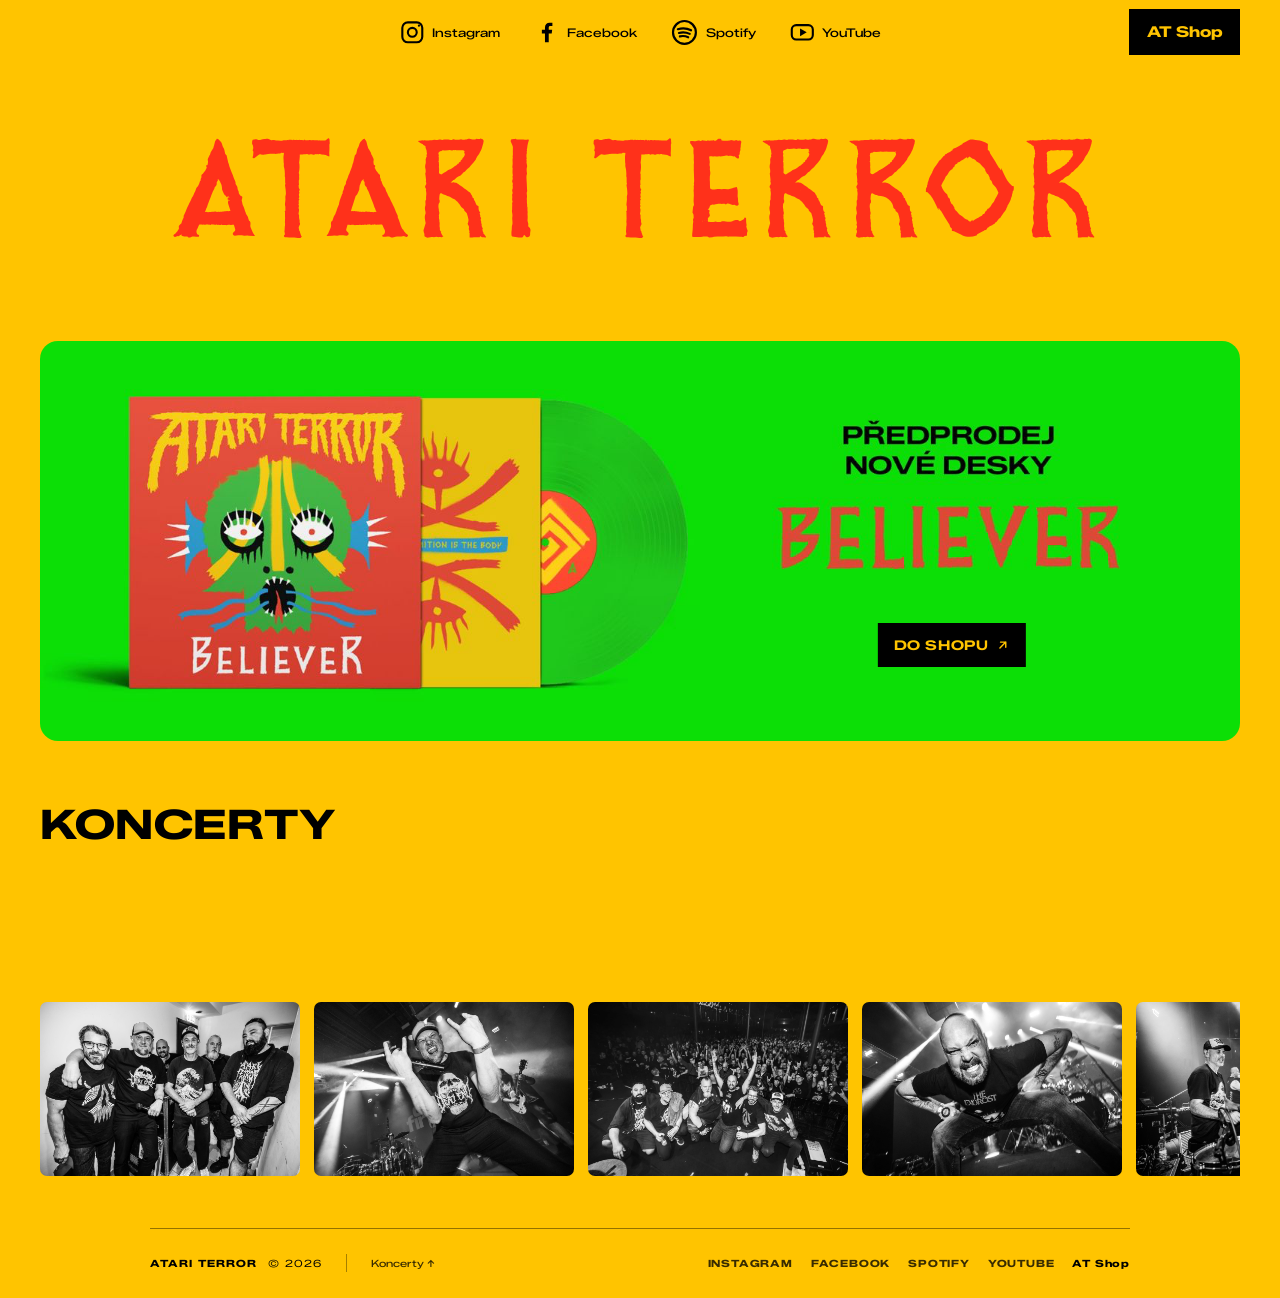
==== commit 2a48d6f3: "Fix shop banner arrow icon" ====
--- a/index.html
+++ b/index.html
@@ -13,7 +13,7 @@
   <link rel="preconnect" href="https://fonts.googleapis.com">
   <link rel="preconnect" href="https://fonts.gstatic.com" crossorigin>
   <link href="https://fonts.googleapis.com/css2?family=Zalando+Sans+Expanded:wght@400;500;600;700;800;900&display=swap" rel="stylesheet">
-  <link rel="stylesheet" href="styles.css?v=believer-preorder-ux-20261029">
+  <link rel="stylesheet" href="styles.css?v=mobile-gigs-fix-20261112">
 </head>
 <body>
   <main>
@@ -46,7 +46,7 @@
         <div class="carousel-banner-viewport">
           <img class="carousel-banner-art" src="assets/images/believer-preorder-banner.png" alt="Předprodej nové desky Believer od Atari Terror">
           <a class="carousel-banner-shop" href="https://shop.atariterror.com" target="_blank" rel="noopener noreferrer" aria-label="Předobjednat desku Believer v Atari Terror Shopu, otevře se v nové záložce">
-            <span>DO SHOPU</span><span aria-hidden="true">↗</span>
+            <span>DO SHOPU</span><svg aria-hidden="true" focusable="false" width="14" height="14" viewBox="0 0 24 24" fill="none" stroke="currentColor" stroke-width="2.4" stroke-linecap="round" stroke-linejoin="round"><path d="M7 17 17 7M8 7h9v9"/></svg>
           </a>
         </div>
       </div>
@@ -75,7 +75,7 @@
         <div class="gig-list" role="list" aria-label="Koncerty Atari Terror">
           <article class="gig" role="listitem"><time datetime="2026-11-14">14.11.2026</time><strong>České Budějovice</strong><span>Hentai Corporation · MC Fabrika</span><a class="gig-ticket" href="https://xticket.cz/koncert-festival/2563-hentai-corporation-%2B-atari-terror-v-ceskych-budejovicich---mc-fabrika" target="_blank" rel="noopener noreferrer" aria-label="Koupit vstupenky na koncert v Českých Budějovicích, otevře se v nové záložce">Koupit vstupenky</a></article>
           <article class="gig" role="listitem"><time datetime="2026-11-20">20.11.2026</time><strong>Mladá Boleslav</strong><span>Hentai Corporation · Malý sál DK</span><a class="gig-ticket" href="https://www.kamvecer.net/akce/hentai-corporation-shirimming-tour-host-atari-terror-9824" target="_blank" rel="noopener noreferrer" aria-label="Koupit vstupenky na koncert v Mladé Boleslavi, otevře se v nové záložce">Koupit vstupenky</a></article>
-          <article class="gig" role="listitem"><time datetime="2026-11-27">27.11.2026</time><strong>Plzeň</strong><span>Hentai Corporation · Divadlo Pod lampou</span><a class="gig-ticket" href="https://goout.net/cs/listky/hentai-corporation-shirimming-tour%2Bhost-atari-terror/gitmb/" target="_blank" rel="noopener noreferrer" aria-label="Koupit vstupenky na koncert v Plzni, otevře se v nové záložce">Koupit vstupenky</a></article>
+          <article class="gig" role="listitem"><time datetime="2026-11-27">27.11.2026</time><strong>Plzeň</strong><span>Hentai Corporation · Divadlo Pod lampou</span><a class="gig-ticket" href="https://goout.net/cs/hentai-corporation-shirimming-tour%2Bhost-atari-terror/szqpbly/" target="_blank" rel="noopener noreferrer" aria-label="Koupit vstupenky na koncert v Plzni, otevře se v nové záložce">Koupit vstupenky</a></article>
           <article class="gig" role="listitem"><time datetime="2026-12-03">03.12.2026</time><strong>Brno</strong><span>Hentai Corporation, mmnk. · Fléda</span><a class="gig-ticket" href="https://goout.net/cs/hentai-corporation-shirimming-tour%2Bhoste-atari-terror%2Bmmnk/szescly/" target="_blank" rel="noopener noreferrer" aria-label="Koupit vstupenky na koncert v Brně, otevře se v nové záložce">Koupit vstupenky</a></article>
           <article class="gig" role="listitem"><time datetime="2026-12-04">04.12.2026</time><strong>Svitavy</strong><span>Hentai Corporation · Tyjátr</span><a class="gig-ticket" href="https://www.smsticket.cz/vstupenky/72349-hentai-corporation-shirimming-tour-host-atari-terror-alternativni-klub-tyjatr-svitavy" target="_blank" rel="noopener noreferrer" aria-label="Koupit vstupenky na koncert ve Svitavách, otevře se v nové záložce">Koupit vstupenky</a></article>
         </div>
--- a/styles.css
+++ b/styles.css
@@ -196,7 +196,7 @@
 .gigs-heading { margin: 0 0 46px; }
 .gigs h2 { margin: 0; font-size: clamp(32px, 3.2vw, 44px); font-weight: 800; letter-spacing: .015em; line-height: 1; }
 .gig-list { border-top: 0; }
-.gig { min-height: 74px; display: grid; grid-template-columns: 22% 37% 41%; align-items: center; border-bottom: 1px solid rgba(0,0,0,.38); }
+.gig { min-height: 74px; display: grid; grid-template-columns: 20% 28% minmax(0, 1fr) auto; column-gap: 14px; align-items: center; border-bottom: 1px solid rgba(0,0,0,.38); }
 .gig time { font-variant-numeric: tabular-nums; font-size: 14px; letter-spacing: .025em; }
 .gig strong { font-size: 15px; font-weight: 800; text-transform: uppercase; }
 .gig > span { font-size: 14px; }
@@ -337,11 +337,8 @@
 }
 
 /* Ticket links in the gigs list */
-.gig {
-  grid-template-columns: 20% 28% minmax(0, 1fr) auto;
-  column-gap: 14px;
-}
 .gig-ticket {
+  justify-self: end;
   display: inline-flex;
   min-width: 88px;
   min-height: 40px;
@@ -359,6 +356,29 @@
 .gig-ticket:focus-visible { outline: 3px solid var(--ink); outline-offset: 3px; }
 
 @media (max-width: 560px) {
-  .gig { min-height: 116px; grid-template-rows: auto auto auto auto; }
-  .gig-ticket { grid-column: 1; grid-row: 4; justify-self: start; min-height: 38px; margin-top: 3px; }
-}
+  .gig {
+    min-height: 0;
+    grid-template-columns: minmax(0, 1fr) auto;
+    grid-template-rows: auto auto auto;
+    align-items: center;
+    gap: 5px 12px;
+    padding-block: 12px;
+  }
+  .gig time { grid-column: 1; grid-row: 1; }
+  .gig strong { grid-column: 1; grid-row: 2; }
+  .gig > span { grid-column: 1; grid-row: 3; line-height: 1.3; }
+  .gig-ticket {
+    grid-column: 2;
+    grid-row: 1 / span 3;
+    justify-self: end;
+    align-self: center;
+    min-width: 118px;
+    max-width: 128px;
+    min-height: 44px;
+    margin: 0;
+    padding: 8px 10px;
+    white-space: normal;
+    text-align: center;
+    line-height: 1.15;
+  }
+}
